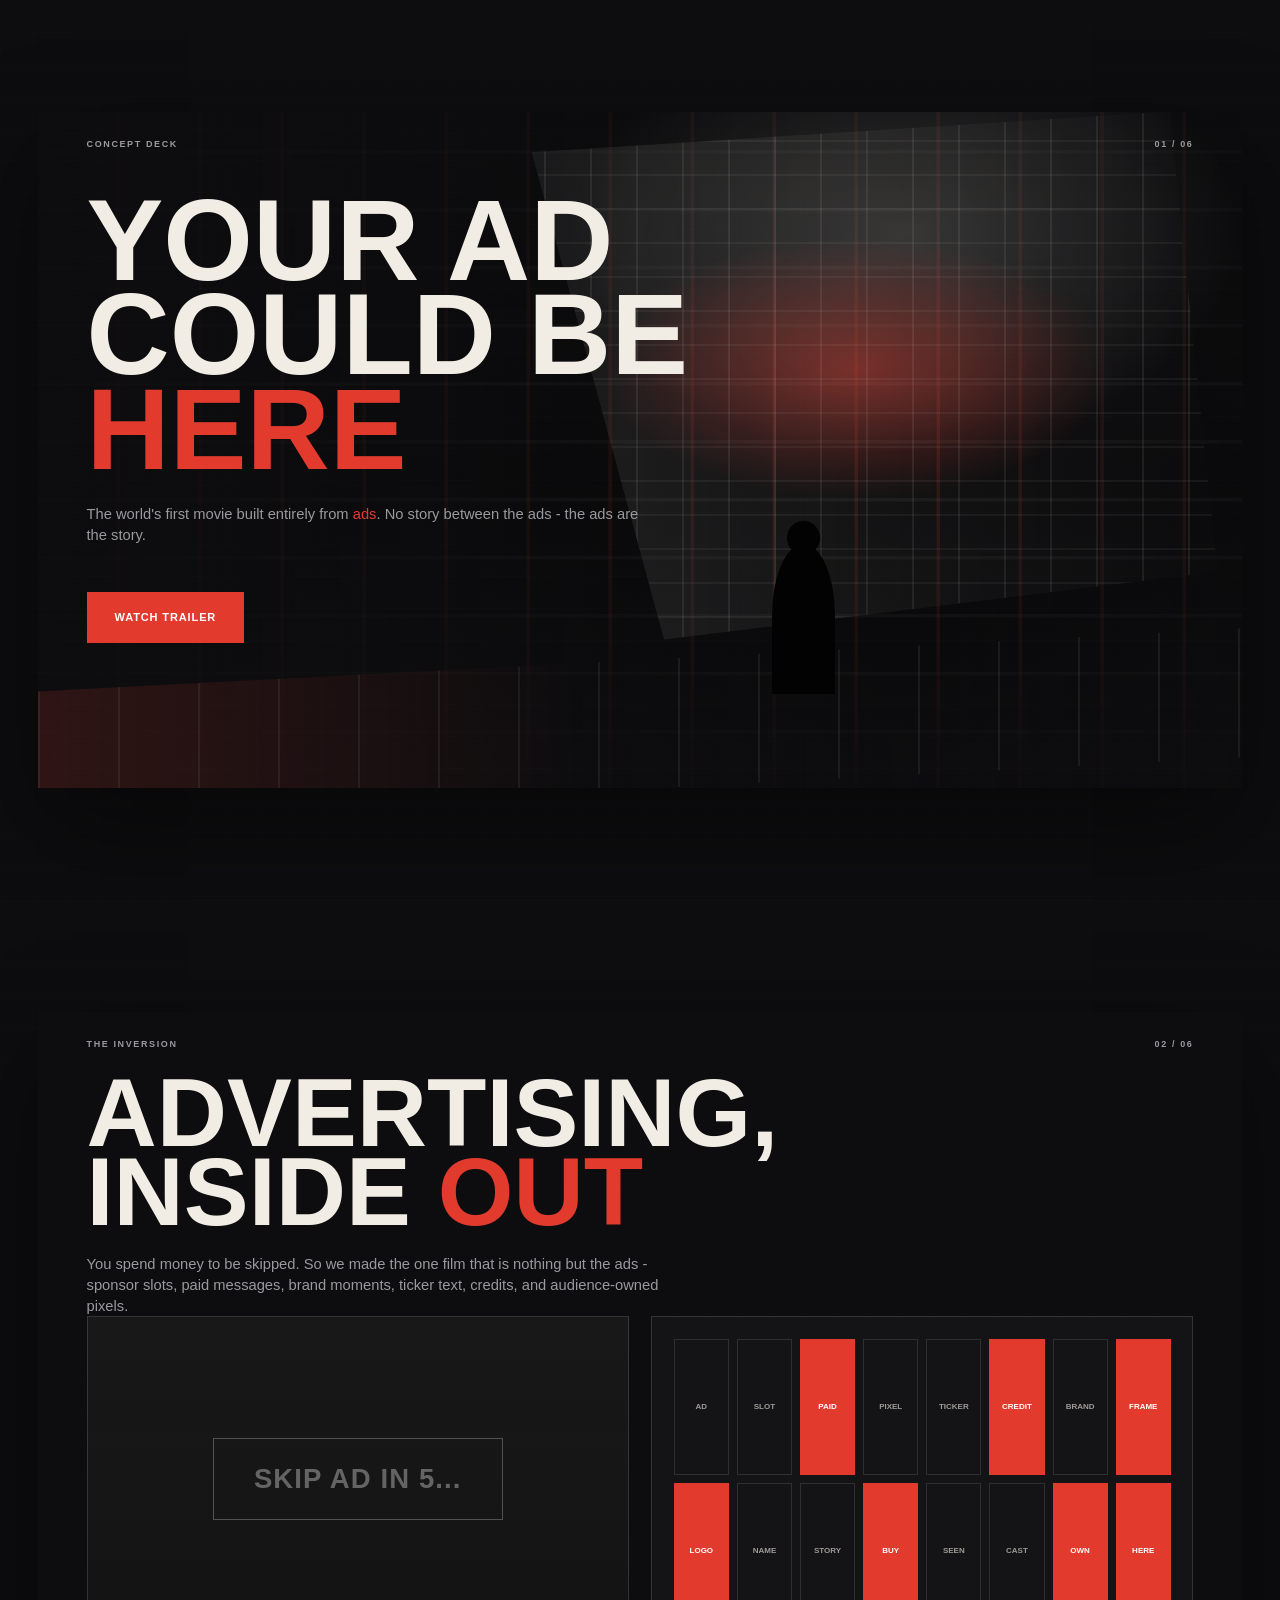
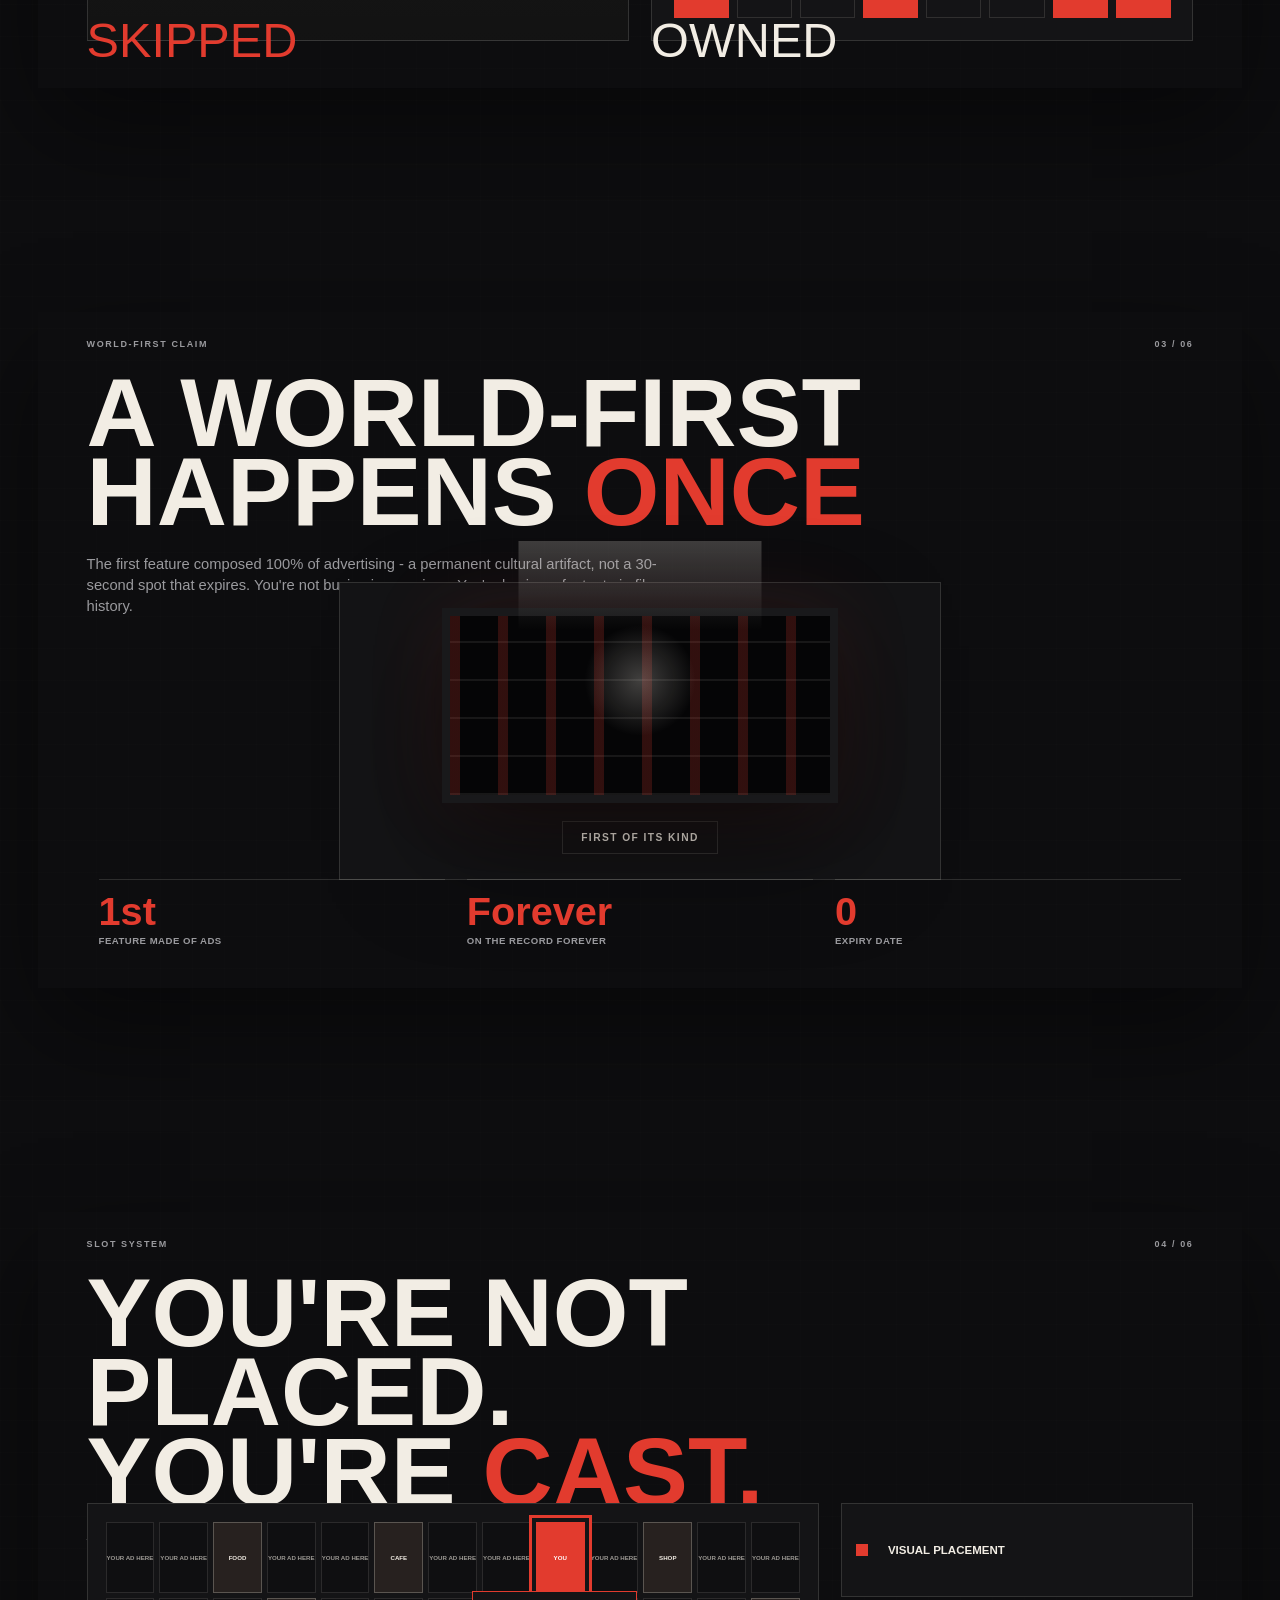
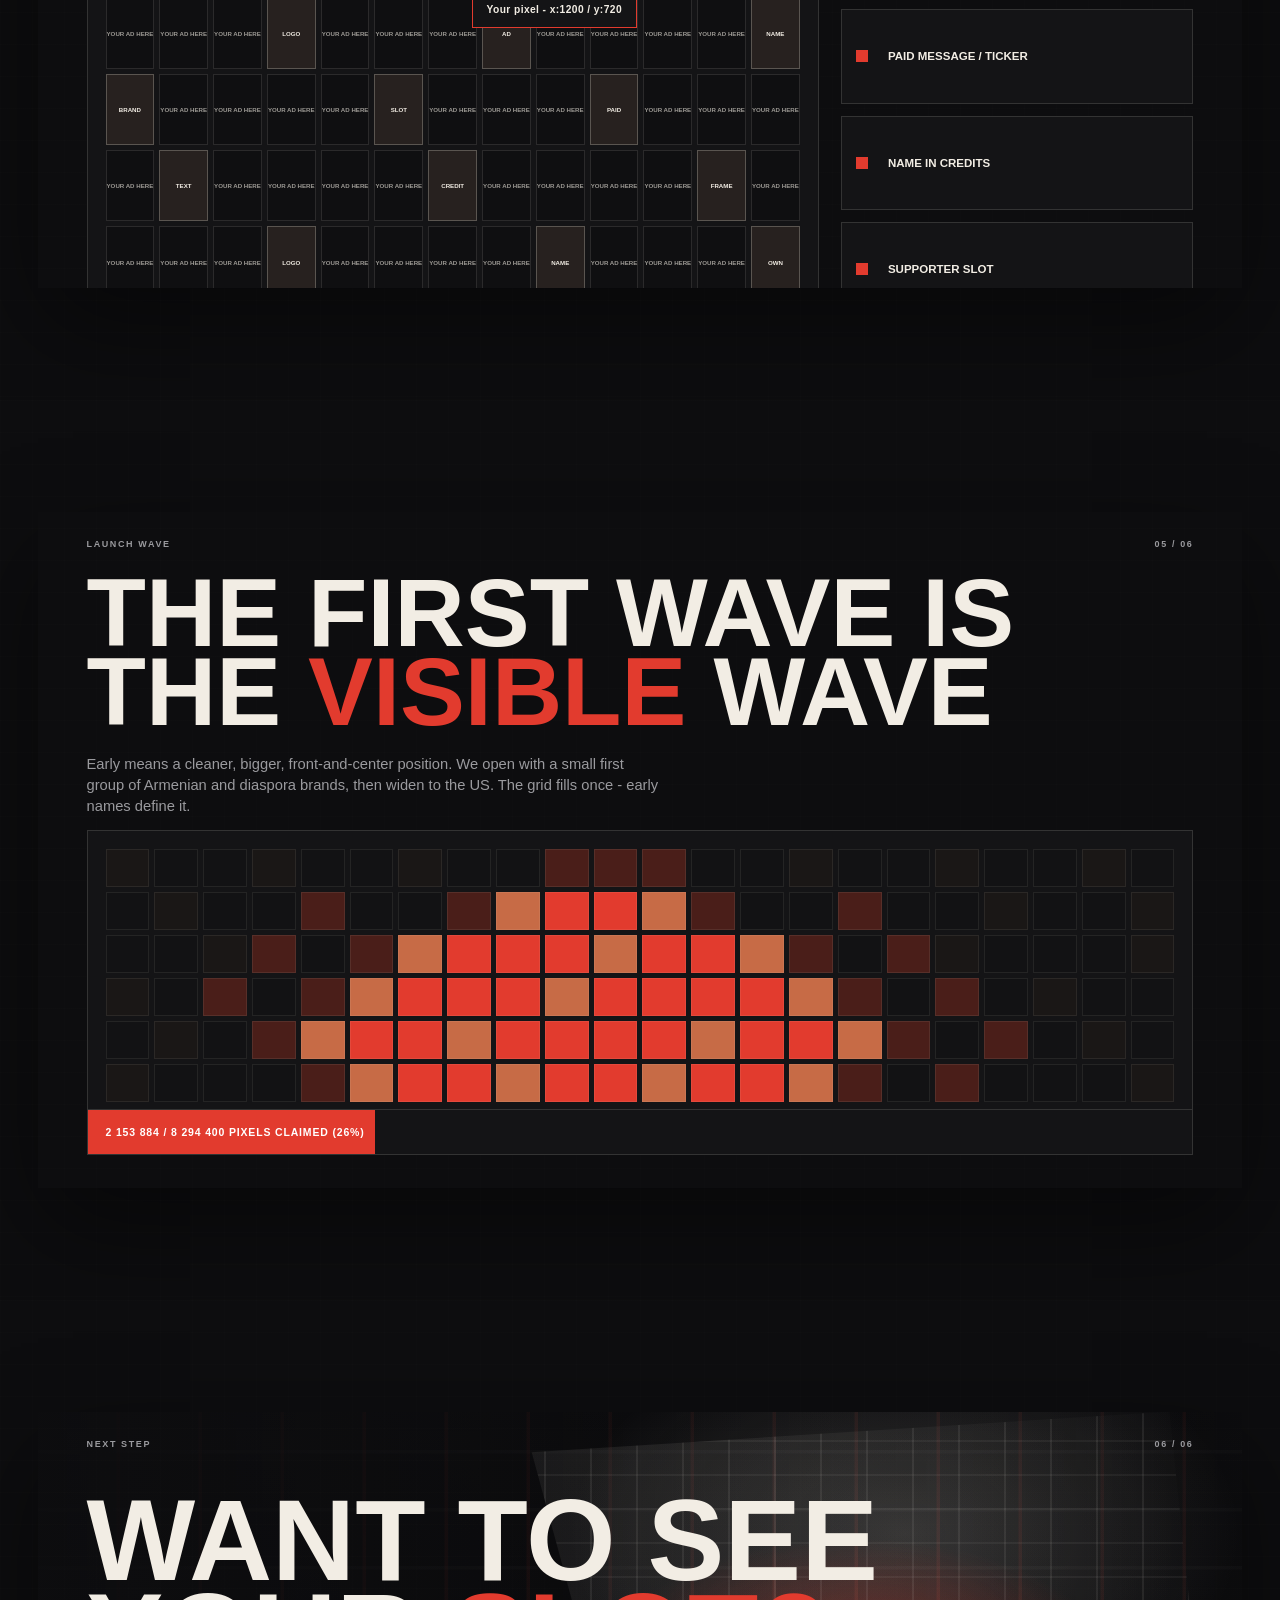
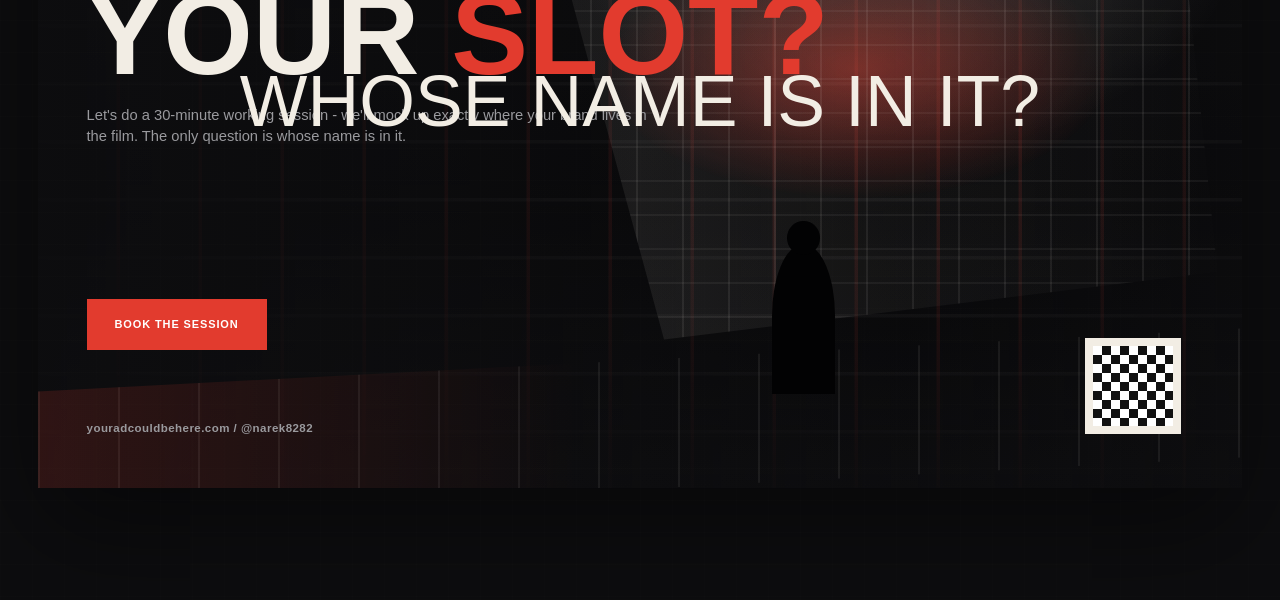
==== onedeck/index.html @ f4b6e00f "Add hidden one deck page" ====
<!doctype html>
<html lang="en">
  <head>
    <meta charset="utf-8" />
    <meta name="viewport" content="width=device-width, initial-scale=1" />
    <title>Your Ad Could Be Here - One Deck</title>
    <meta
      name="description"
      content="A hidden six-frame concept page for Your Ad Could Be Here."
    />
    <style>
      * {
        box-sizing: border-box;
      }

      :root {
        --bg: #0d0d0f;
        --panel: #141416;
        --panel-2: #101012;
        --cream: #f2ede4;
        --grey: #9a9a9e;
        --red: #e23b2e;
        --line: rgba(242, 237, 228, 0.14);
      }

      html {
        background: var(--bg);
        scroll-behavior: smooth;
      }

      body {
        background: var(--bg);
        color: var(--cream);
        font-family: Arial, Helvetica, sans-serif;
        margin: 0;
      }

      .deck {
        background: var(--bg);
      }

      .slide {
        align-items: center;
        background: var(--bg);
        display: flex;
        justify-content: center;
        min-height: 100vh;
        overflow: hidden;
        padding: clamp(18px, 3vw, 54px);
        position: relative;
      }

      .slide::after {
        background-image:
          linear-gradient(rgba(242, 237, 228, 0.035) 1px, transparent 1px),
          linear-gradient(90deg, rgba(242, 237, 228, 0.028) 1px, transparent 1px);
        background-size: 32px 32px;
        content: "";
        inset: 0;
        opacity: 0.24;
        pointer-events: none;
        position: absolute;
      }

      .stage {
        aspect-ratio: 16 / 9;
        background: var(--bg);
        box-shadow: 0 40px 100px rgba(0, 0, 0, 0.45);
        max-height: calc(100vh - 42px);
        max-width: 1600px;
        overflow: hidden;
        position: relative;
        width: min(100%, calc((100vh - 42px) * 1.777));
      }

      .kicker,
      .page-num {
        color: var(--grey);
        font-size: clamp(9px, 0.7vw, 13px);
        font-weight: 800;
        letter-spacing: 0.18em;
        position: absolute;
        text-transform: uppercase;
        z-index: 5;
      }

      .kicker {
        left: 4%;
        top: 4%;
      }

      .page-num {
        right: 4%;
        top: 4%;
      }

      h1 {
        color: var(--cream);
        font-family: Impact, Haettenschweiler, "Arial Narrow Bold", sans-serif;
        font-size: clamp(56px, 7.6vw, 142px);
        font-weight: 900;
        letter-spacing: 0;
        line-height: 0.82;
        margin: 0;
        text-transform: uppercase;
      }

      .red {
        color: var(--red);
      }

      p {
        color: var(--grey);
        font-size: clamp(14px, 1.15vw, 22px);
        line-height: 1.42;
        margin: 0;
      }

      .subtitle {
        max-width: min(620px, 45vw);
      }

      .cta {
        align-items: center;
        background: var(--red);
        color: white;
        display: inline-flex;
        font-size: clamp(11px, 0.82vw, 15px);
        font-weight: 900;
        height: clamp(42px, 4vw, 62px);
        justify-content: center;
        letter-spacing: 0.08em;
        padding: 0 28px;
        text-transform: uppercase;
      }

      .panel {
        background: var(--panel);
        border: 1px solid var(--line);
        position: relative;
      }

      .screen-wall {
        background:
          linear-gradient(90deg, rgba(13, 13, 15, 0.97) 0%, rgba(13, 13, 15, 0.72) 34%, rgba(13, 13, 15, 0.28) 72%, rgba(13, 13, 15, 0.64) 100%),
          linear-gradient(0deg, rgba(13, 13, 15, 0.94), rgba(13, 13, 15, 0.08) 42%, rgba(13, 13, 15, 0.52)),
          repeating-linear-gradient(90deg, transparent 0 78px, rgba(226, 59, 46, 0.22) 79px 82px),
          repeating-linear-gradient(0deg, transparent 0 54px, rgba(242, 237, 228, 0.08) 55px 58px),
          #050506;
        inset: 0;
        position: absolute;
      }

      .screen-wall::before {
        background:
          radial-gradient(ellipse at 68% 38%, rgba(226, 59, 46, 0.5), transparent 22%),
          radial-gradient(ellipse at 72% 18%, rgba(242, 237, 228, 0.18), transparent 28%);
        content: "";
        inset: 0;
        opacity: 0.9;
        position: absolute;
      }

      .screen-wall::after {
        background:
          linear-gradient(90deg, transparent, rgba(242, 237, 228, 0.08), transparent),
          repeating-linear-gradient(90deg, rgba(242, 237, 228, 0.08) 0 2px, transparent 2px 46px),
          repeating-linear-gradient(0deg, rgba(242, 237, 228, 0.055) 0 2px, transparent 2px 34px);
        clip-path: polygon(41% 6%, 94% 0, 98% 68%, 52% 78%);
        content: "";
        inset: 0;
        position: absolute;
      }

      .silhouette {
        background: #020203;
        border-radius: 48% 48% 0 0;
        bottom: 14%;
        height: 22%;
        left: 61%;
        position: absolute;
        width: 5.2%;
        z-index: 2;
      }

      .silhouette::before {
        background: #020203;
        border-radius: 50%;
        content: "";
        height: 23%;
        left: 24%;
        position: absolute;
        top: -16%;
        width: 52%;
      }

      .floor-reflection {
        background:
          linear-gradient(90deg, rgba(226, 59, 46, 0.16), transparent 45%),
          repeating-linear-gradient(90deg, rgba(242, 237, 228, 0.07) 0 2px, transparent 2px 80px);
        bottom: 0;
        height: 19%;
        left: 0;
        position: absolute;
        right: 0;
        transform: skewY(-3deg);
      }

      .hero-copy {
        left: 4%;
        position: absolute;
        top: 12%;
        z-index: 4;
      }

      .hero-copy h1 {
        font-size: clamp(70px, 9vw, 166px);
        max-width: 920px;
      }

      .hero-copy .subtitle {
        margin: 3% 0 5%;
      }

      .top-copy {
        left: 4%;
        position: absolute;
        right: 4%;
        top: 9%;
        z-index: 4;
      }

      .top-copy h1 {
        max-width: 980px;
      }

      .top-copy .subtitle {
        margin-top: 2%;
      }

      .two-panel {
        display: grid;
        gap: 2%;
        grid-template-columns: 1fr 1fr;
        height: 48%;
        left: 4%;
        position: absolute;
        right: 4%;
        top: 45%;
        z-index: 4;
      }

      .ad-box {
        align-items: center;
        display: flex;
        justify-content: center;
        overflow: hidden;
      }

      .skip {
        background:
          linear-gradient(rgba(242, 237, 228, 0.04), rgba(242, 237, 228, 0.01)),
          var(--panel-2);
        filter: saturate(0);
      }

      .skip-button {
        border: 1px solid rgba(154, 154, 158, 0.45);
        color: rgba(154, 154, 158, 0.6);
        font-size: clamp(22px, 2.15vw, 38px);
        font-weight: 900;
        letter-spacing: 0.04em;
        padding: 24px 40px;
      }

      .owned-grid {
        display: grid;
        gap: 8px;
        grid-template-columns: repeat(8, 1fr);
        padding: 4%;
      }

      .brand-tile,
      .pixel {
        align-items: center;
        border: 1px solid rgba(242, 237, 228, 0.12);
        color: rgba(242, 237, 228, 0.62);
        display: flex;
        font-size: clamp(8px, 0.62vw, 11px);
        font-weight: 900;
        justify-content: center;
        min-height: 44px;
        text-transform: uppercase;
      }

      .brand-tile:nth-child(3n),
      .brand-tile:nth-child(8n) {
        background: var(--red);
        border-color: var(--red);
        color: white;
      }

      .label-row {
        bottom: 4%;
        display: grid;
        gap: 2%;
        grid-template-columns: 1fr 1fr;
        left: 4%;
        position: absolute;
        right: 4%;
        z-index: 5;
      }

      .split-label {
        font-family: Impact, Haettenschweiler, "Arial Narrow Bold", sans-serif;
        font-size: clamp(38px, 3.8vw, 66px);
        line-height: 0.86;
        text-transform: uppercase;
      }

      .museum {
        align-items: center;
        display: flex;
        flex-direction: column;
        height: 44%;
        justify-content: center;
        left: 25%;
        position: absolute;
        top: 40%;
        width: 50%;
        z-index: 4;
      }

      .film-frame {
        background:
          radial-gradient(circle at 50% 36%, rgba(242, 237, 228, 0.25), transparent 25%),
          repeating-linear-gradient(90deg, rgba(226, 59, 46, 0.2) 0 10px, transparent 10px 48px),
          repeating-linear-gradient(0deg, rgba(242, 237, 228, 0.08) 0 2px, transparent 2px 38px),
          #050506;
        border: 8px solid #19191b;
        box-shadow: 0 38px 110px rgba(0, 0, 0, 0.55), 0 0 80px rgba(226, 59, 46, 0.12);
        height: 66%;
        position: relative;
        width: 66%;
      }

      .film-frame::before {
        background: linear-gradient(rgba(242, 237, 228, 0.22), transparent);
        content: "";
        height: 50%;
        left: 50%;
        position: absolute;
        top: -42%;
        transform: translateX(-50%);
        width: 64%;
      }

      .plaque {
        border: 1px solid var(--line);
        color: var(--cream);
        font-size: clamp(10px, 0.8vw, 14px);
        font-weight: 900;
        letter-spacing: 0.14em;
        margin-top: 18px;
        padding: 10px 18px;
        text-transform: uppercase;
      }

      .stats {
        bottom: 6%;
        display: grid;
        gap: 2%;
        grid-template-columns: repeat(3, 1fr);
        left: 5%;
        position: absolute;
        right: 5%;
        z-index: 4;
      }

      .stat {
        border-top: 1px solid var(--line);
        padding-top: 14px;
      }

      .stat strong {
        color: var(--red);
        display: block;
        font-family: Impact, Haettenschweiler, "Arial Narrow Bold", sans-serif;
        font-size: clamp(34px, 3.1vw, 56px);
        line-height: 0.9;
      }

      .stat span {
        color: var(--grey);
        font-size: clamp(9px, 0.75vw, 13px);
        font-weight: 800;
        letter-spacing: 0.05em;
        text-transform: uppercase;
      }

      .grid-layout {
        display: grid;
        gap: 2%;
        grid-template-columns: 1.35fr 0.65fr;
        left: 4%;
        position: absolute;
        right: 4%;
        top: 43%;
        z-index: 4;
      }

      .pixel-grid {
        display: grid;
        gap: 5px;
        grid-template-columns: repeat(13, 1fr);
        height: 46vh;
        max-height: 420px;
        padding: 18px;
      }

      .pixel {
        background: #0f0f11;
        font-size: clamp(6px, 0.48vw, 9px);
        min-height: auto;
      }

      .pixel.filled {
        background: #27211f;
        border-color: rgba(242, 237, 228, 0.25);
        color: var(--cream);
      }

      .pixel.hot {
        background: var(--red);
        border-color: var(--red);
        color: white;
        position: relative;
      }

      .pixel.hot::after {
        border: 3px solid var(--red);
        content: "";
        inset: -8px;
        position: absolute;
      }

      .tooltip {
        background: var(--panel);
        border: 1px solid var(--red);
        color: var(--cream);
        font-size: clamp(10px, 0.8vw, 14px);
        font-weight: 900;
        left: 36%;
        letter-spacing: 0.04em;
        padding: 12px 14px;
        position: absolute;
        top: 56%;
        z-index: 5;
      }

      .slot-list {
        display: grid;
        gap: 12px;
      }

      .slot-row {
        align-items: center;
        background: var(--panel);
        border: 1px solid var(--line);
        color: var(--cream);
        display: grid;
        font-size: clamp(11px, 0.9vw, 15px);
        font-weight: 900;
        gap: 14px;
        grid-template-columns: 18px 1fr;
        min-height: 64px;
        padding: 14px;
        text-transform: uppercase;
      }

      .icon {
        background: var(--red);
        height: 12px;
        width: 12px;
      }

      .heatmap {
        display: grid;
        gap: 5px;
        grid-template-columns: repeat(22, 1fr);
        height: 43%;
        left: 4%;
        padding: 18px;
        position: absolute;
        right: 4%;
        top: 47%;
        z-index: 4;
      }

      .heat {
        background: #121214;
        border: 1px solid rgba(242, 237, 228, 0.08);
      }

      .heat.edge {
        background: #1a1716;
      }

      .heat.mid {
        background: #4a1e19;
      }

      .heat.core {
        background: #e23b2e;
      }

      .heat.gold {
        background: #c76b46;
      }

      .progress {
        background: #141416;
        border: 1px solid var(--line);
        bottom: 5%;
        height: 46px;
        left: 4%;
        position: absolute;
        right: 4%;
        z-index: 5;
      }

      .progress::before {
        background: var(--red);
        content: "";
        inset: 0 auto 0 0;
        position: absolute;
        width: 26%;
      }

      .progress span {
        color: white;
        font-size: clamp(10px, 0.82vw, 14px);
        font-weight: 900;
        left: 18px;
        letter-spacing: 0.08em;
        position: absolute;
        text-transform: uppercase;
        top: 50%;
        transform: translateY(-50%);
        z-index: 2;
      }

      .center-line {
        color: var(--cream);
        font-family: Impact, Haettenschweiler, "Arial Narrow Bold", sans-serif;
        font-size: clamp(48px, 5.6vw, 98px);
        left: 50%;
        line-height: 0.9;
        position: absolute;
        text-align: center;
        text-transform: uppercase;
        top: 38%;
        transform: translateX(-50%);
        width: 70%;
        z-index: 4;
      }

      .slide-6-cta {
        left: 4%;
        position: absolute;
        top: 72%;
        z-index: 4;
      }

      .contact {
        bottom: 8%;
        color: var(--grey);
        font-size: clamp(11px, 0.9vw, 16px);
        font-weight: 800;
        left: 4%;
        letter-spacing: 0.04em;
        position: absolute;
        z-index: 4;
      }

      .qr {
        background:
          conic-gradient(from 90deg, #fff 25%, #111 0 50%, #fff 0 75%, #111 0) 0 0 / 18px 18px,
          #fff;
        border: 8px solid var(--cream);
        bottom: 8%;
        height: 96px;
        position: absolute;
        right: 5%;
        width: 96px;
        z-index: 4;
      }

      @media (max-width: 760px) {
        .slide {
          align-items: flex-start;
          min-height: auto;
          padding: 12px;
        }

        .stage {
          aspect-ratio: 9 / 16;
          max-height: none;
          min-height: 720px;
          width: 100%;
        }

        h1,
        .hero-copy h1 {
          font-size: clamp(50px, 17vw, 78px);
        }

        .subtitle {
          max-width: 88%;
        }

        .two-panel,
        .grid-layout {
          grid-template-columns: 1fr;
        }

        .two-panel {
          height: 46%;
          top: 43%;
        }

        .label-row {
          display: none;
        }

        .owned-grid {
          grid-template-columns: repeat(4, 1fr);
        }

        .museum {
          height: 34%;
          left: 7%;
          top: 48%;
          width: 86%;
        }

        .stats {
          grid-template-columns: 1fr;
        }

        .grid-layout {
          top: 40%;
        }

        .slot-list {
          display: none;
        }

        .pixel-grid {
          height: 300px;
        }

        .heatmap {
          gap: 3px;
          grid-template-columns: repeat(11, 1fr);
          height: 36%;
          top: 50%;
        }

        .qr {
          display: none;
        }
      }
    </style>
  </head>
  <body>
    <main class="deck">
      <section class="slide" aria-label="Slide 1">
        <div class="stage">
          <div class="screen-wall"></div>
          <div class="silhouette"></div>
          <div class="floor-reflection"></div>
          <div class="kicker">Concept deck</div>
          <div class="page-num">01 / 06</div>
          <div class="hero-copy">
            <h1>Your Ad<br />Could Be <span class="red">Here</span></h1>
            <p class="subtitle">
              The world's first movie built entirely from <span class="red">ads</span>.
              No story between the ads - the ads are the story.
            </p>
            <div class="cta">Watch Trailer</div>
          </div>
        </div>
      </section>

      <section class="slide" aria-label="Slide 2">
        <div class="stage">
          <div class="kicker">The inversion</div>
          <div class="page-num">02 / 06</div>
          <div class="top-copy">
            <h1>Advertising,<br />Inside <span class="red">Out</span></h1>
            <p class="subtitle">
              You spend money to be skipped. So we made the one film that is nothing but the ads -
              sponsor slots, paid messages, brand moments, ticker text, credits, and audience-owned pixels.
            </p>
          </div>
          <div class="two-panel">
            <div class="panel ad-box skip"><div class="skip-button">SKIP AD IN 5...</div></div>
            <div class="panel owned-grid">
              <div class="brand-tile">Ad</div><div class="brand-tile">Slot</div><div class="brand-tile">Paid</div><div class="brand-tile">Pixel</div>
              <div class="brand-tile">Ticker</div><div class="brand-tile">Credit</div><div class="brand-tile">Brand</div><div class="brand-tile">Frame</div>
              <div class="brand-tile">Logo</div><div class="brand-tile">Name</div><div class="brand-tile">Story</div><div class="brand-tile">Buy</div>
              <div class="brand-tile">Seen</div><div class="brand-tile">Cast</div><div class="brand-tile">Own</div><div class="brand-tile">Here</div>
            </div>
          </div>
          <div class="label-row">
            <div class="split-label red">Skipped</div>
            <div class="split-label">Owned</div>
          </div>
        </div>
      </section>

      <section class="slide" aria-label="Slide 3">
        <div class="stage">
          <div class="kicker">World-first claim</div>
          <div class="page-num">03 / 06</div>
          <div class="top-copy">
            <h1>A World-First<br />Happens <span class="red">Once</span></h1>
            <p class="subtitle">
              The first feature composed 100% of advertising - a permanent cultural artifact,
              not a 30-second spot that expires. You're not buying impressions.
              You're buying a footnote in film history.
            </p>
          </div>
          <div class="museum panel">
            <div class="film-frame"></div>
            <div class="plaque">First of its kind</div>
          </div>
          <div class="stats">
            <div class="stat"><strong>1st</strong><span>feature made of ads</span></div>
            <div class="stat"><strong>Forever</strong><span>on the record forever</span></div>
            <div class="stat"><strong>0</strong><span>expiry date</span></div>
          </div>
        </div>
      </section>

      <section class="slide" aria-label="Slide 4">
        <div class="stage">
          <div class="kicker">Slot system</div>
          <div class="page-num">04 / 06</div>
          <div class="top-copy">
            <h1>You're Not Placed.<br />You're <span class="red">Cast.</span></h1>
            <p class="subtitle">
              Visual placement / Paid message or ticker / Name in credits / Supporter slot.
              The screen is a pixel grid of owned squares - every element is a character.
            </p>
          </div>
          <div class="grid-layout">
            <div class="panel pixel-grid">
              <div class="pixel">Your ad here</div><div class="pixel">Your ad here</div><div class="pixel filled">Food</div><div class="pixel">Your ad here</div><div class="pixel">Your ad here</div><div class="pixel filled">Cafe</div><div class="pixel">Your ad here</div><div class="pixel">Your ad here</div><div class="pixel hot">You</div><div class="pixel">Your ad here</div><div class="pixel filled">Shop</div><div class="pixel">Your ad here</div><div class="pixel">Your ad here</div>
              <div class="pixel">Your ad here</div><div class="pixel">Your ad here</div><div class="pixel">Your ad here</div><div class="pixel filled">Logo</div><div class="pixel">Your ad here</div><div class="pixel">Your ad here</div><div class="pixel">Your ad here</div><div class="pixel filled">Ad</div><div class="pixel">Your ad here</div><div class="pixel">Your ad here</div><div class="pixel">Your ad here</div><div class="pixel">Your ad here</div><div class="pixel filled">Name</div>
              <div class="pixel filled">Brand</div><div class="pixel">Your ad here</div><div class="pixel">Your ad here</div><div class="pixel">Your ad here</div><div class="pixel">Your ad here</div><div class="pixel filled">Slot</div><div class="pixel">Your ad here</div><div class="pixel">Your ad here</div><div class="pixel">Your ad here</div><div class="pixel filled">Paid</div><div class="pixel">Your ad here</div><div class="pixel">Your ad here</div><div class="pixel">Your ad here</div>
              <div class="pixel">Your ad here</div><div class="pixel filled">Text</div><div class="pixel">Your ad here</div><div class="pixel">Your ad here</div><div class="pixel">Your ad here</div><div class="pixel">Your ad here</div><div class="pixel filled">Credit</div><div class="pixel">Your ad here</div><div class="pixel">Your ad here</div><div class="pixel">Your ad here</div><div class="pixel">Your ad here</div><div class="pixel filled">Frame</div><div class="pixel">Your ad here</div>
              <div class="pixel">Your ad here</div><div class="pixel">Your ad here</div><div class="pixel">Your ad here</div><div class="pixel filled">Logo</div><div class="pixel">Your ad here</div><div class="pixel">Your ad here</div><div class="pixel">Your ad here</div><div class="pixel">Your ad here</div><div class="pixel filled">Name</div><div class="pixel">Your ad here</div><div class="pixel">Your ad here</div><div class="pixel">Your ad here</div><div class="pixel filled">Own</div>
            </div>
            <div class="slot-list">
              <div class="slot-row"><i class="icon"></i>Visual placement</div>
              <div class="slot-row"><i class="icon"></i>Paid message / ticker</div>
              <div class="slot-row"><i class="icon"></i>Name in credits</div>
              <div class="slot-row"><i class="icon"></i>Supporter slot</div>
            </div>
          </div>
          <div class="tooltip">Your pixel - x:1200 / y:720</div>
        </div>
      </section>

      <section class="slide" aria-label="Slide 5">
        <div class="stage">
          <div class="kicker">Launch wave</div>
          <div class="page-num">05 / 06</div>
          <div class="top-copy">
            <h1>The First Wave Is<br />The <span class="red">Visible</span> Wave</h1>
            <p class="subtitle">
              Early means a cleaner, bigger, front-and-center position. We open with a small first
              group of Armenian and diaspora brands, then widen to the US. The grid fills once -
              early names define it.
            </p>
          </div>
          <div class="panel heatmap">
            <div class="heat edge"></div><div class="heat"></div><div class="heat"></div><div class="heat edge"></div><div class="heat"></div><div class="heat"></div><div class="heat edge"></div><div class="heat"></div><div class="heat"></div><div class="heat mid"></div><div class="heat mid"></div><div class="heat mid"></div><div class="heat"></div><div class="heat"></div><div class="heat edge"></div><div class="heat"></div><div class="heat"></div><div class="heat edge"></div><div class="heat"></div><div class="heat"></div><div class="heat edge"></div><div class="heat"></div>
            <div class="heat"></div><div class="heat edge"></div><div class="heat"></div><div class="heat"></div><div class="heat mid"></div><div class="heat"></div><div class="heat"></div><div class="heat mid"></div><div class="heat gold"></div><div class="heat core"></div><div class="heat core"></div><div class="heat gold"></div><div class="heat mid"></div><div class="heat"></div><div class="heat"></div><div class="heat mid"></div><div class="heat"></div><div class="heat"></div><div class="heat edge"></div><div class="heat"></div><div class="heat"></div><div class="heat edge"></div>
            <div class="heat"></div><div class="heat"></div><div class="heat edge"></div><div class="heat mid"></div><div class="heat"></div><div class="heat mid"></div><div class="heat gold"></div><div class="heat core"></div><div class="heat core"></div><div class="heat core"></div><div class="heat gold"></div><div class="heat core"></div><div class="heat core"></div><div class="heat gold"></div><div class="heat mid"></div><div class="heat"></div><div class="heat mid"></div><div class="heat edge"></div><div class="heat"></div><div class="heat"></div><div class="heat"></div><div class="heat edge"></div>
            <div class="heat edge"></div><div class="heat"></div><div class="heat mid"></div><div class="heat"></div><div class="heat mid"></div><div class="heat gold"></div><div class="heat core"></div><div class="heat core"></div><div class="heat core"></div><div class="heat gold"></div><div class="heat core"></div><div class="heat core"></div><div class="heat core"></div><div class="heat core"></div><div class="heat gold"></div><div class="heat mid"></div><div class="heat"></div><div class="heat mid"></div><div class="heat"></div><div class="heat edge"></div><div class="heat"></div><div class="heat"></div>
            <div class="heat"></div><div class="heat edge"></div><div class="heat"></div><div class="heat mid"></div><div class="heat gold"></div><div class="heat core"></div><div class="heat core"></div><div class="heat gold"></div><div class="heat core"></div><div class="heat core"></div><div class="heat core"></div><div class="heat core"></div><div class="heat gold"></div><div class="heat core"></div><div class="heat core"></div><div class="heat gold"></div><div class="heat mid"></div><div class="heat"></div><div class="heat mid"></div><div class="heat"></div><div class="heat edge"></div><div class="heat"></div>
            <div class="heat edge"></div><div class="heat"></div><div class="heat"></div><div class="heat"></div><div class="heat mid"></div><div class="heat gold"></div><div class="heat core"></div><div class="heat core"></div><div class="heat gold"></div><div class="heat core"></div><div class="heat core"></div><div class="heat gold"></div><div class="heat core"></div><div class="heat core"></div><div class="heat gold"></div><div class="heat mid"></div><div class="heat"></div><div class="heat mid"></div><div class="heat"></div><div class="heat"></div><div class="heat"></div><div class="heat edge"></div>
          </div>
          <div class="progress"><span>2 153 884 / 8 294 400 pixels claimed (26%)</span></div>
        </div>
      </section>

      <section class="slide" aria-label="Slide 6">
        <div class="stage">
          <div class="screen-wall"></div>
          <div class="silhouette"></div>
          <div class="floor-reflection"></div>
          <div class="kicker">Next step</div>
          <div class="page-num">06 / 06</div>
          <div class="hero-copy">
            <h1>Want To See<br />Your <span class="red">Slot?</span></h1>
            <p class="subtitle">
              Let's do a 30-minute working session - we'll mock up exactly where your brand lives
              in the film. The only question is whose name is in it.
            </p>
          </div>
          <div class="center-line">Whose name is in it?</div>
          <div class="slide-6-cta cta">Book The Session</div>
          <div class="contact">youradcouldbehere.com / @narek8282</div>
          <div class="qr" aria-hidden="true"></div>
        </div>
      </section>
    </main>
  </body>
</html>
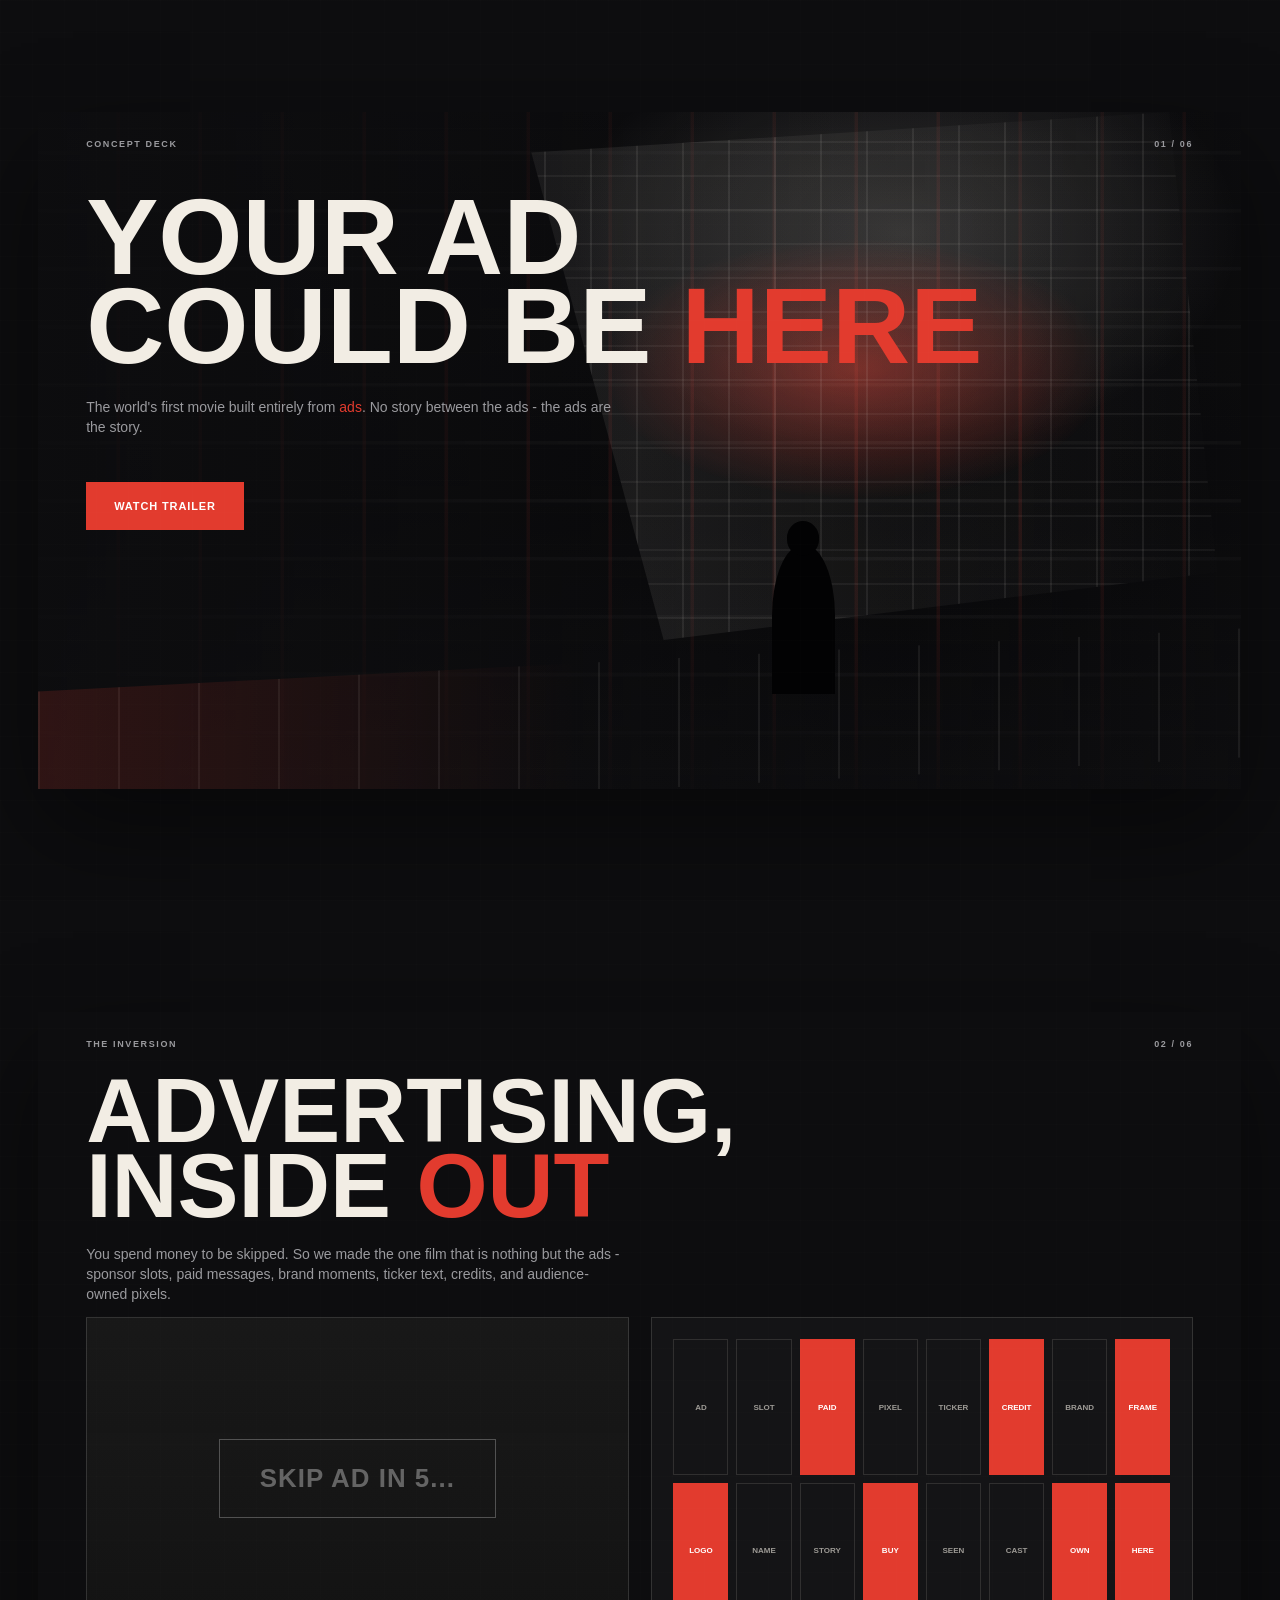
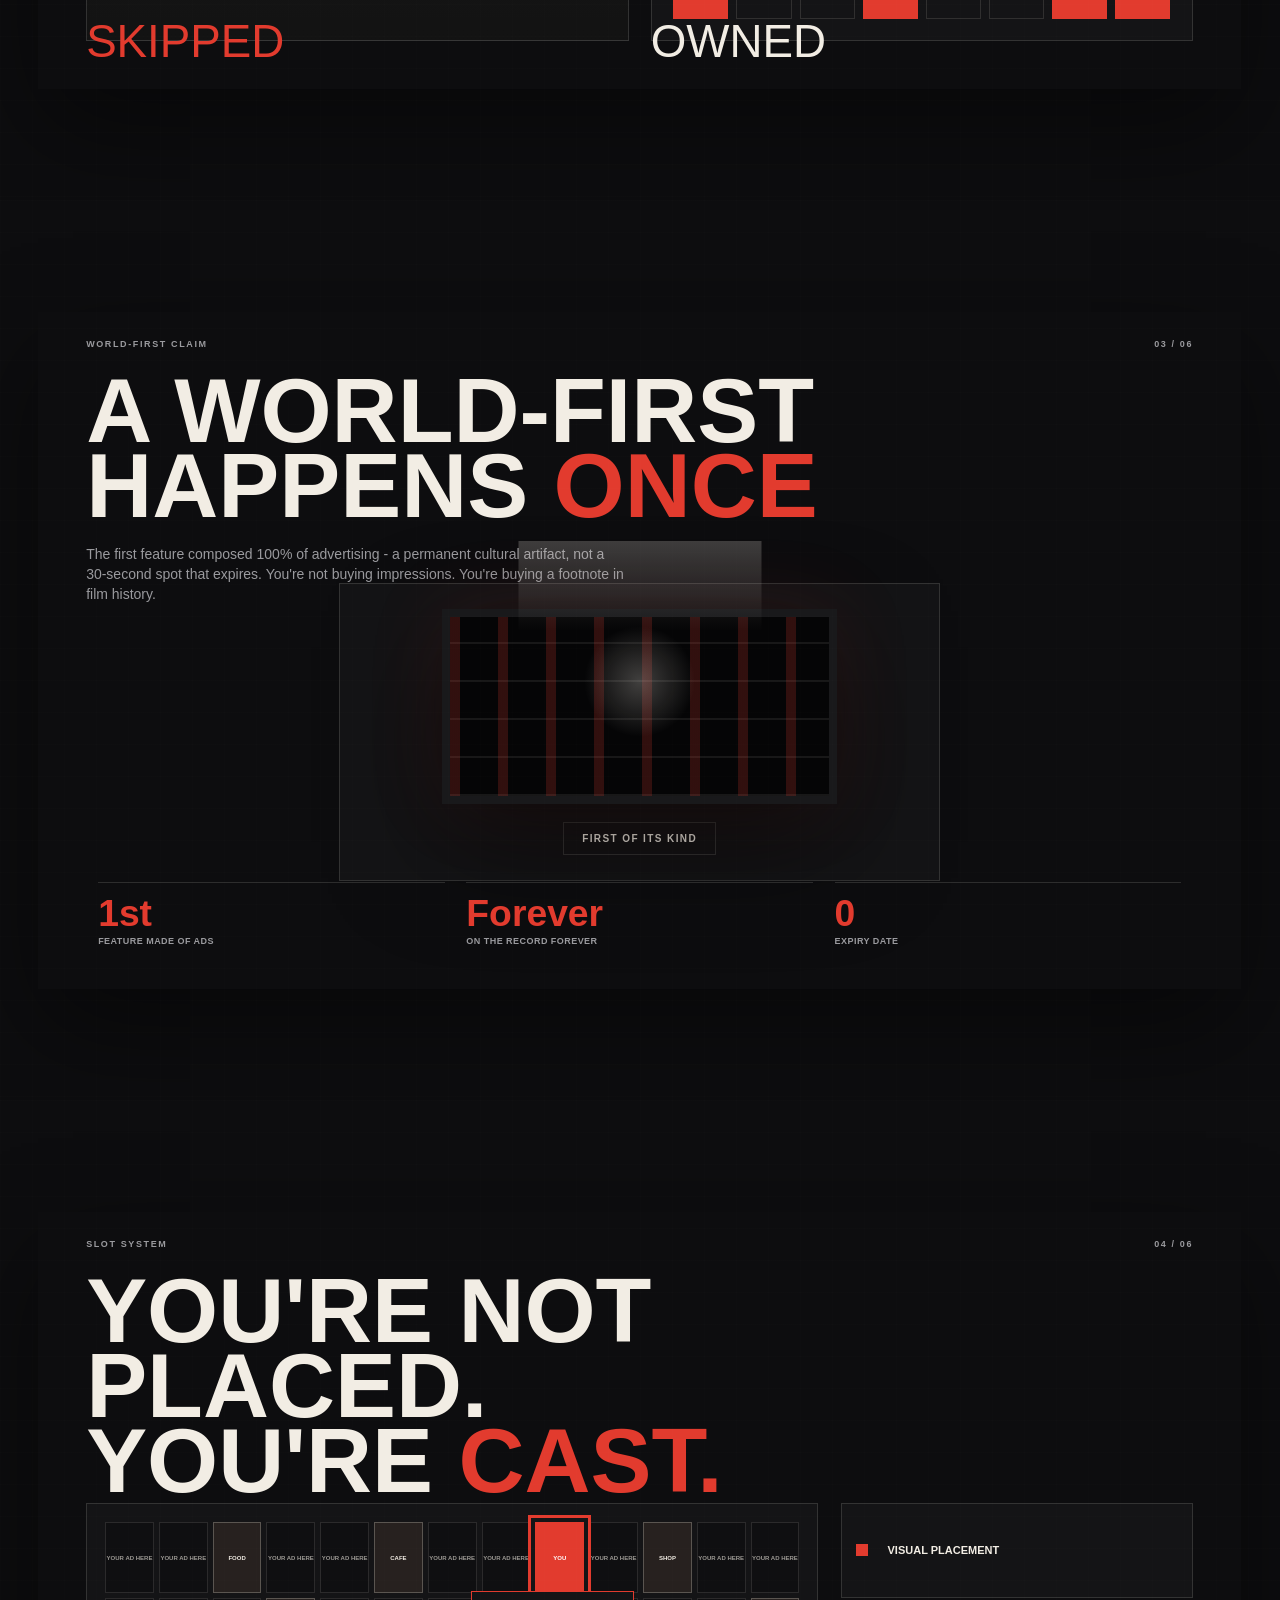
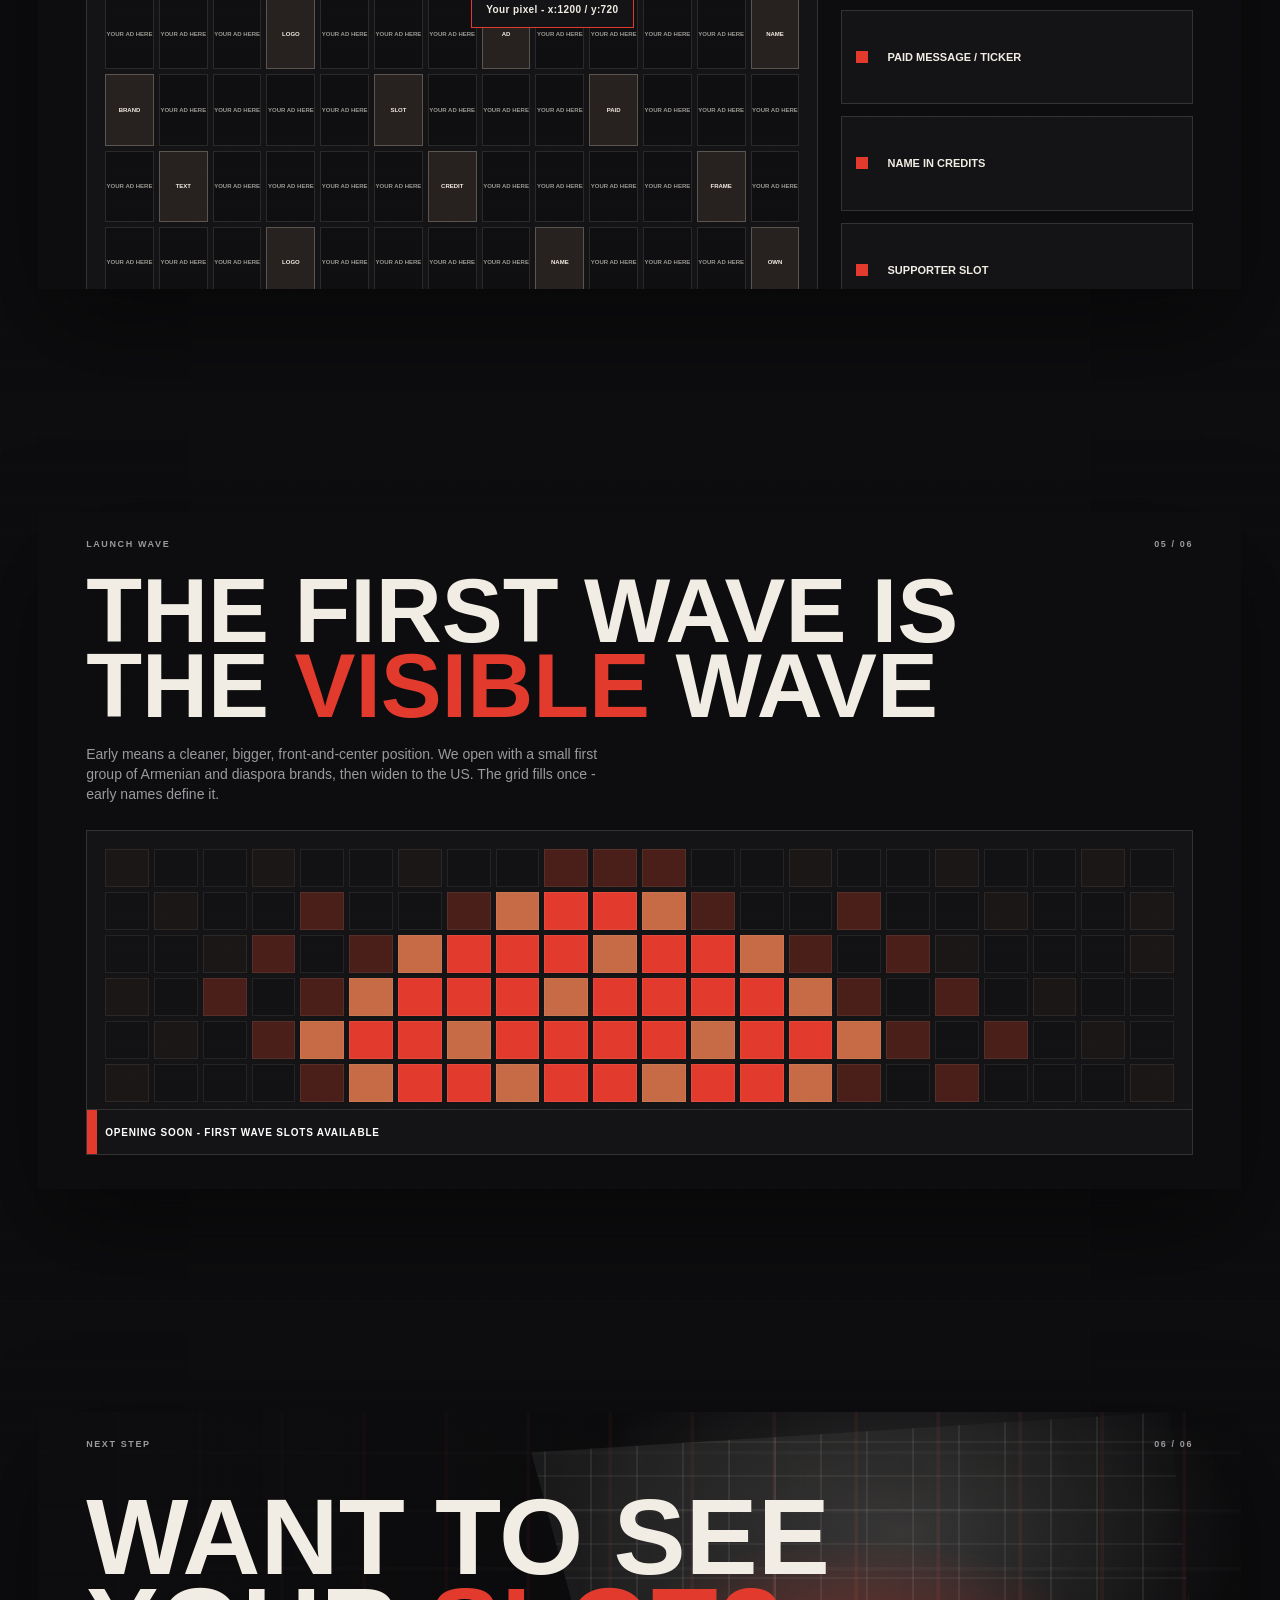
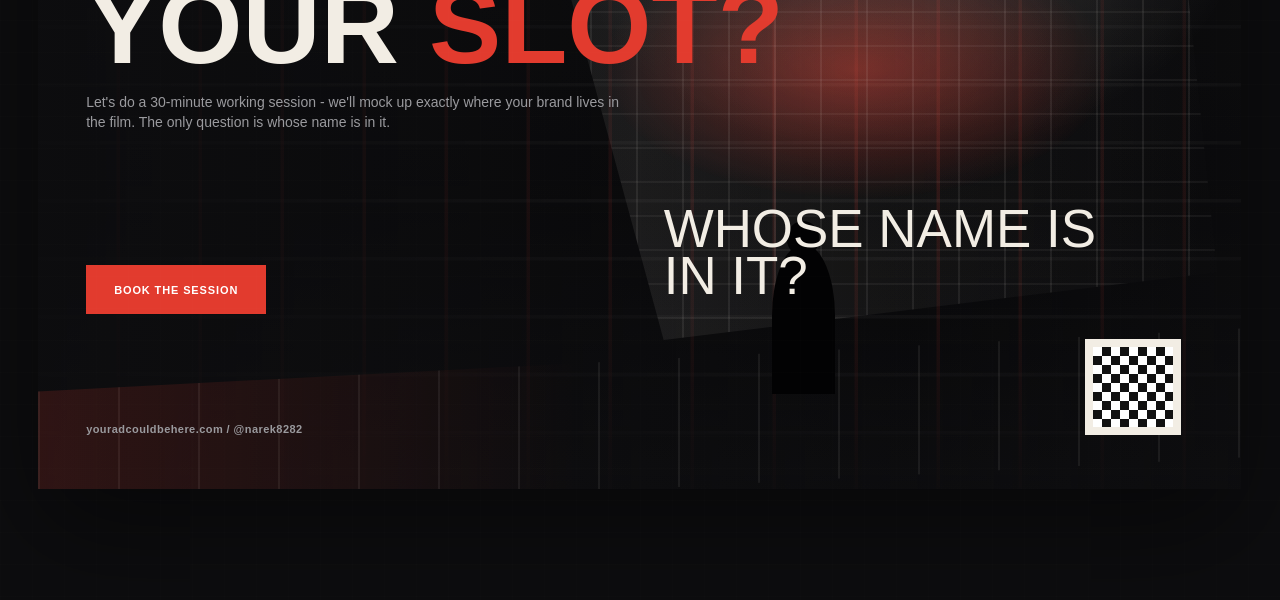
==== commit d162c20c: "Fix hidden deck laptop layout and progress copy" ====
--- a/onedeck/index.html
+++ b/onedeck/index.html
@@ -66,6 +66,7 @@
         aspect-ratio: 16 / 9;
         background: var(--bg);
         box-shadow: 0 40px 100px rgba(0, 0, 0, 0.45);
+        container-type: inline-size;
         max-height: calc(100vh - 42px);
         max-width: 1600px;
         overflow: hidden;
@@ -76,7 +77,7 @@
       .kicker,
       .page-num {
         color: var(--grey);
-        font-size: clamp(9px, 0.7vw, 13px);
+        font-size: clamp(9px, 0.7cqw, 13px);
         font-weight: 800;
         letter-spacing: 0.18em;
         position: absolute;
@@ -97,7 +98,7 @@
       h1 {
         color: var(--cream);
         font-family: Impact, Haettenschweiler, "Arial Narrow Bold", sans-serif;
-        font-size: clamp(56px, 7.6vw, 142px);
+        font-size: clamp(56px, 7.6cqw, 142px);
         font-weight: 900;
         letter-spacing: 0;
         line-height: 0.82;
@@ -111,13 +112,13 @@
 
       p {
         color: var(--grey);
-        font-size: clamp(14px, 1.15vw, 22px);
+        font-size: clamp(14px, 1.15cqw, 22px);
         line-height: 1.42;
         margin: 0;
       }
 
       .subtitle {
-        max-width: min(620px, 45vw);
+        max-width: min(620px, 45cqw);
       }
 
       .cta {
@@ -125,9 +126,9 @@
         background: var(--red);
         color: white;
         display: inline-flex;
-        font-size: clamp(11px, 0.82vw, 15px);
+        font-size: clamp(11px, 0.82cqw, 15px);
         font-weight: 900;
-        height: clamp(42px, 4vw, 62px);
+        height: clamp(42px, 4cqw, 62px);
         justify-content: center;
         letter-spacing: 0.08em;
         padding: 0 28px;
@@ -214,7 +215,7 @@
       }
 
       .hero-copy h1 {
-        font-size: clamp(70px, 9vw, 166px);
+        font-size: clamp(70px, 9cqw, 166px);
         max-width: 920px;
       }
 
@@ -267,7 +268,7 @@
       .skip-button {
         border: 1px solid rgba(154, 154, 158, 0.45);
         color: rgba(154, 154, 158, 0.6);
-        font-size: clamp(22px, 2.15vw, 38px);
+        font-size: clamp(22px, 2.15cqw, 38px);
         font-weight: 900;
         letter-spacing: 0.04em;
         padding: 24px 40px;
@@ -286,7 +287,7 @@
         border: 1px solid rgba(242, 237, 228, 0.12);
         color: rgba(242, 237, 228, 0.62);
         display: flex;
-        font-size: clamp(8px, 0.62vw, 11px);
+        font-size: clamp(8px, 0.62cqw, 11px);
         font-weight: 900;
         justify-content: center;
         min-height: 44px;
@@ -313,7 +314,7 @@
 
       .split-label {
         font-family: Impact, Haettenschweiler, "Arial Narrow Bold", sans-serif;
-        font-size: clamp(38px, 3.8vw, 66px);
+        font-size: clamp(38px, 3.8cqw, 66px);
         line-height: 0.86;
         text-transform: uppercase;
       }
@@ -358,7 +359,7 @@
       .plaque {
         border: 1px solid var(--line);
         color: var(--cream);
-        font-size: clamp(10px, 0.8vw, 14px);
+        font-size: clamp(10px, 0.8cqw, 14px);
         font-weight: 900;
         letter-spacing: 0.14em;
         margin-top: 18px;
@@ -386,13 +387,13 @@
         color: var(--red);
         display: block;
         font-family: Impact, Haettenschweiler, "Arial Narrow Bold", sans-serif;
-        font-size: clamp(34px, 3.1vw, 56px);
+        font-size: clamp(34px, 3.1cqw, 56px);
         line-height: 0.9;
       }
 
       .stat span {
         color: var(--grey);
-        font-size: clamp(9px, 0.75vw, 13px);
+        font-size: clamp(9px, 0.75cqw, 13px);
         font-weight: 800;
         letter-spacing: 0.05em;
         text-transform: uppercase;
@@ -420,7 +421,7 @@
 
       .pixel {
         background: #0f0f11;
-        font-size: clamp(6px, 0.48vw, 9px);
+        font-size: clamp(6px, 0.48cqw, 9px);
         min-height: auto;
       }
 
@@ -448,7 +449,7 @@
         background: var(--panel);
         border: 1px solid var(--red);
         color: var(--cream);
-        font-size: clamp(10px, 0.8vw, 14px);
+        font-size: clamp(10px, 0.8cqw, 14px);
         font-weight: 900;
         left: 36%;
         letter-spacing: 0.04em;
@@ -469,7 +470,7 @@
         border: 1px solid var(--line);
         color: var(--cream);
         display: grid;
-        font-size: clamp(11px, 0.9vw, 15px);
+        font-size: clamp(11px, 0.9cqw, 15px);
         font-weight: 900;
         gap: 14px;
         grid-template-columns: 18px 1fr;
@@ -534,12 +535,12 @@
         content: "";
         inset: 0 auto 0 0;
         position: absolute;
-        width: 26%;
+        width: 10px;
       }
 
       .progress span {
         color: white;
-        font-size: clamp(10px, 0.82vw, 14px);
+        font-size: clamp(10px, 0.82cqw, 14px);
         font-weight: 900;
         left: 18px;
         letter-spacing: 0.08em;
@@ -550,32 +551,31 @@
         z-index: 2;
       }
 
-      .center-line {
+      .closing-line {
         color: var(--cream);
         font-family: Impact, Haettenschweiler, "Arial Narrow Bold", sans-serif;
-        font-size: clamp(48px, 5.6vw, 98px);
-        left: 50%;
+        font-size: clamp(34px, 4.4cqw, 78px);
+        left: 52%;
         line-height: 0.9;
         position: absolute;
-        text-align: center;
+        text-align: left;
         text-transform: uppercase;
-        top: 38%;
-        transform: translateX(-50%);
-        width: 70%;
+        top: 58%;
+        width: 38%;
         z-index: 4;
       }
 
       .slide-6-cta {
         left: 4%;
         position: absolute;
-        top: 72%;
+        top: 67%;
         z-index: 4;
       }
 
       .contact {
         bottom: 8%;
         color: var(--grey);
-        font-size: clamp(11px, 0.9vw, 16px);
+        font-size: clamp(11px, 0.9cqw, 16px);
         font-weight: 800;
         left: 4%;
         letter-spacing: 0.04em;
@@ -606,17 +606,49 @@
         .stage {
           aspect-ratio: 9 / 16;
           max-height: none;
-          min-height: 720px;
+          min-height: 760px;
           width: 100%;
         }
 
         h1,
         .hero-copy h1 {
-          font-size: clamp(50px, 17vw, 78px);
+          font-size: clamp(38px, 11.6vw, 54px);
+          line-height: 0.86;
+        }
+
+        .hero-copy h1 {
+          font-size: clamp(44px, 13vw, 62px);
         }
 
         .subtitle {
+          font-size: 13px;
+          line-height: 1.36;
           max-width: 88%;
+        }
+
+        .kicker,
+        .page-num {
+          font-size: 9px;
+        }
+
+        .hero-copy {
+          left: 7%;
+          top: 10%;
+          width: 86%;
+        }
+
+        .hero-copy .subtitle {
+          margin: 18px 0 24px;
+        }
+
+        .top-copy {
+          left: 7%;
+          right: 7%;
+          top: 7%;
+        }
+
+        .top-copy .subtitle {
+          margin-top: 14px;
         }
 
         .two-panel,
@@ -625,8 +657,9 @@
         }
 
         .two-panel {
-          height: 46%;
-          top: 43%;
+          gap: 10px;
+          height: 39%;
+          top: 51%;
         }
 
         .label-row {
@@ -634,22 +667,46 @@
         }
 
         .owned-grid {
+          gap: 5px;
           grid-template-columns: repeat(4, 1fr);
         }
 
+        .brand-tile,
+        .pixel {
+          min-height: 32px;
+        }
+
         .museum {
-          height: 34%;
+          height: 30%;
           left: 7%;
-          top: 48%;
+          top: 50%;
           width: 86%;
         }
 
+        .film-frame {
+          width: 82%;
+        }
+
         .stats {
+          bottom: 3%;
+          gap: 8px;
           grid-template-columns: 1fr;
         }
 
+        .stat {
+          padding-top: 8px;
+        }
+
+        .stat strong {
+          font-size: 25px;
+        }
+
+        .stat span {
+          font-size: 8px;
+        }
+
         .grid-layout {
-          top: 40%;
+          top: 43%;
         }
 
         .slot-list {
@@ -657,25 +714,63 @@
         }
 
         .pixel-grid {
-          height: 300px;
+          gap: 3px;
+          height: 285px;
+          padding: 10px;
+        }
+
+        .tooltip {
+          font-size: 9px;
+          left: 32%;
+          padding: 8px 9px;
+          top: 55%;
         }
 
         .heatmap {
           gap: 3px;
           grid-template-columns: repeat(11, 1fr);
-          height: 36%;
-          top: 50%;
+          height: 34%;
+          padding: 10px;
+          top: 52%;
+        }
+
+        .progress {
+          bottom: 6%;
+          height: 38px;
+        }
+
+        .progress span {
+          font-size: 8px;
         }
 
         .qr {
           display: none;
+        }
+
+        .closing-line {
+          font-size: clamp(25px, 8vw, 34px);
+          left: 7%;
+          text-align: left;
+          top: 60%;
+          width: 86%;
+        }
+
+        .slide-6-cta {
+          left: 7%;
+          top: 78%;
+        }
+
+        .contact {
+          bottom: 7%;
+          font-size: 10px;
+          left: 7%;
         }
       }
     </style>
   </head>
   <body>
     <main class="deck">
-      <section class="slide" aria-label="Slide 1">
+      <section class="slide" id="slide-1" aria-label="Slide 1">
         <div class="stage">
           <div class="screen-wall"></div>
           <div class="silhouette"></div>
@@ -693,7 +788,7 @@
         </div>
       </section>
 
-      <section class="slide" aria-label="Slide 2">
+      <section class="slide" id="slide-2" aria-label="Slide 2">
         <div class="stage">
           <div class="kicker">The inversion</div>
           <div class="page-num">02 / 06</div>
@@ -720,7 +815,7 @@
         </div>
       </section>
 
-      <section class="slide" aria-label="Slide 3">
+      <section class="slide" id="slide-3" aria-label="Slide 3">
         <div class="stage">
           <div class="kicker">World-first claim</div>
           <div class="page-num">03 / 06</div>
@@ -744,7 +839,7 @@
         </div>
       </section>
 
-      <section class="slide" aria-label="Slide 4">
+      <section class="slide" id="slide-4" aria-label="Slide 4">
         <div class="stage">
           <div class="kicker">Slot system</div>
           <div class="page-num">04 / 06</div>
@@ -774,7 +869,7 @@
         </div>
       </section>
 
-      <section class="slide" aria-label="Slide 5">
+      <section class="slide" id="slide-5" aria-label="Slide 5">
         <div class="stage">
           <div class="kicker">Launch wave</div>
           <div class="page-num">05 / 06</div>
@@ -794,11 +889,11 @@
             <div class="heat"></div><div class="heat edge"></div><div class="heat"></div><div class="heat mid"></div><div class="heat gold"></div><div class="heat core"></div><div class="heat core"></div><div class="heat gold"></div><div class="heat core"></div><div class="heat core"></div><div class="heat core"></div><div class="heat core"></div><div class="heat gold"></div><div class="heat core"></div><div class="heat core"></div><div class="heat gold"></div><div class="heat mid"></div><div class="heat"></div><div class="heat mid"></div><div class="heat"></div><div class="heat edge"></div><div class="heat"></div>
             <div class="heat edge"></div><div class="heat"></div><div class="heat"></div><div class="heat"></div><div class="heat mid"></div><div class="heat gold"></div><div class="heat core"></div><div class="heat core"></div><div class="heat gold"></div><div class="heat core"></div><div class="heat core"></div><div class="heat gold"></div><div class="heat core"></div><div class="heat core"></div><div class="heat gold"></div><div class="heat mid"></div><div class="heat"></div><div class="heat mid"></div><div class="heat"></div><div class="heat"></div><div class="heat"></div><div class="heat edge"></div>
           </div>
-          <div class="progress"><span>2 153 884 / 8 294 400 pixels claimed (26%)</span></div>
+          <div class="progress"><span>Opening soon - first wave slots available</span></div>
         </div>
       </section>
 
-      <section class="slide" aria-label="Slide 6">
+      <section class="slide" id="slide-6" aria-label="Slide 6">
         <div class="stage">
           <div class="screen-wall"></div>
           <div class="silhouette"></div>
@@ -812,7 +907,7 @@
               in the film. The only question is whose name is in it.
             </p>
           </div>
-          <div class="center-line">Whose name is in it?</div>
+          <div class="closing-line">Whose name is in it?</div>
           <div class="slide-6-cta cta">Book The Session</div>
           <div class="contact">youradcouldbehere.com / @narek8282</div>
           <div class="qr" aria-hidden="true"></div>
